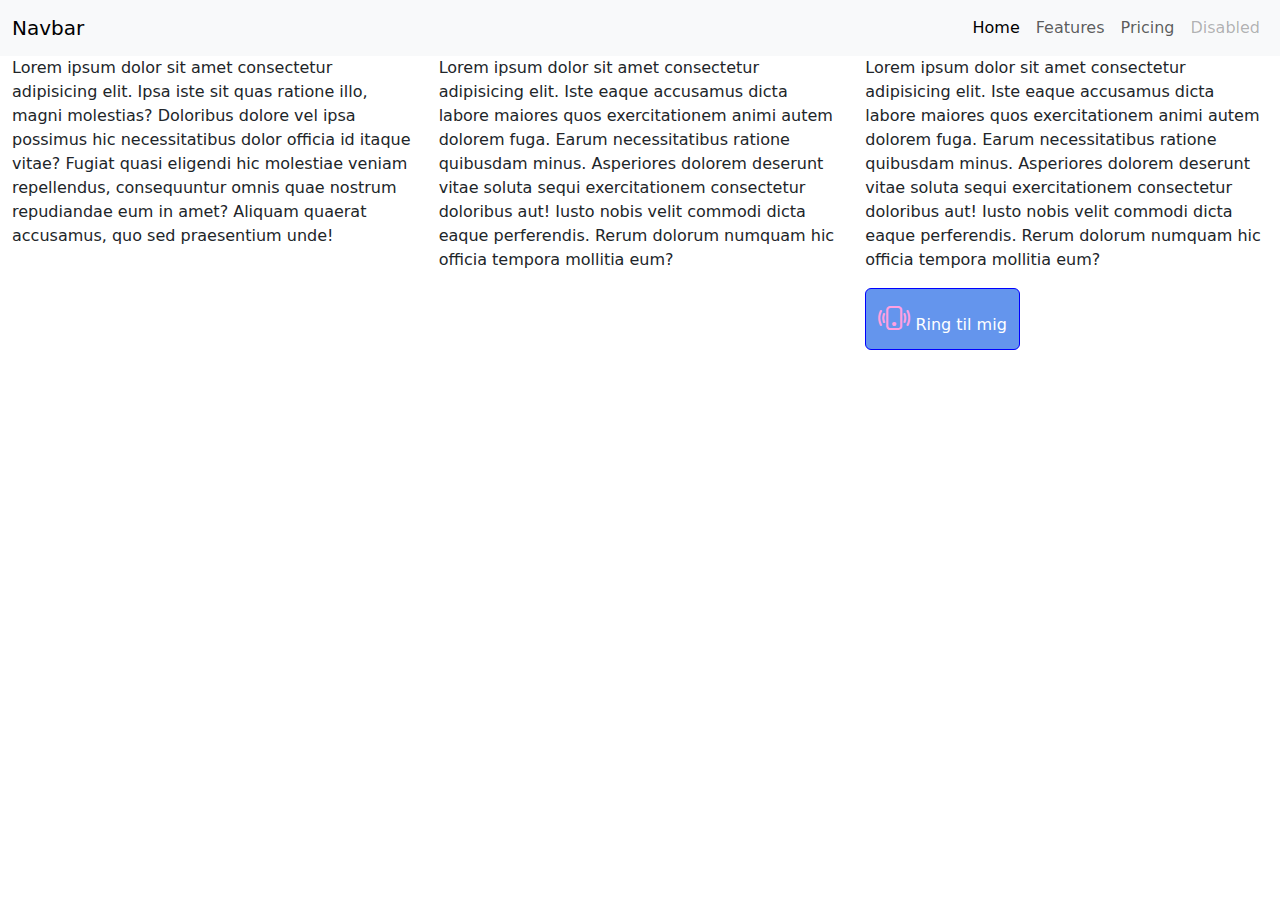
==== flow-5/bootstrap/opg_1.html @ 9e8fe7f3 "bootstrap opgave flow 5" ====
<!doctype html>
<html lang="en">
  <head>
    <meta charset="utf-8">
    <meta name="viewport" content="width=device-width, initial-scale=1">
    <title>Bootstrap demo</title>
    <!-- Her er et link til Bootstraps stylesheet (CDN) -->
    <link href="https://cdn.jsdelivr.net/npm/bootstrap@5.3.3/dist/css/bootstrap.min.css" rel="stylesheet" integrity="sha384-QWTKZyjpPEjISv5WaRU9OFeRpok6YctnYmDr5pNlyT2bRjXh0JMhjY6hW+ALEwIH" crossorigin="anonymous">

      <!-- Her er et link til bootstraos iconer (CDN) -->
    <link rel="stylesheet" href="https://cdn.jsdelivr.net/npm/bootstrap-icons@1.11.3/font/bootstrap-icons.min.css">

    <!-- Mit eget stylesheet SKAL være nedenunder bootstrap, da jeg gerne vil overwrite bootstrap stylesheet -->
    <link rel="stylesheet" href="bootstrap_style.css">
  </head>
  <body>



    <nav class="navbar navbar-expand-lg bg-body-tertiary">
      <div class="container-fluid">
        <a class="navbar-brand" href="#">Navbar</a>
        <button class="navbar-toggler" type="button" data-bs-toggle="collapse" data-bs-target="#navbarNav" aria-controls="navbarNav" aria-expanded="false" aria-label="Toggle navigation">
          <span class="navbar-toggler-icon"></span>
        </button>
        <div class="collapse navbar-collapse justify-content-end" id="navbarNav">
          <ul class="navbar-nav">
            <li class="nav-item">
              <a class="nav-link active" aria-current="page" href="#">Home</a>
            </li>
            <li class="nav-item">
              <a class="nav-link" href="#">Features</a>
            </li>
            <li class="nav-item">
              <a class="nav-link" href="#">Pricing</a>
            </li>
            <li class="nav-item">
              <a class="nav-link disabled" aria-disabled="true">Disabled</a>
            </li>
          </ul>
        </div>
      </div>
    </nav>




    <div class="container-fluid">
      <div class="row g-7">
        <div class="col-sm-6 col-xl-4">
          <p>Lorem ipsum dolor sit amet consectetur adipisicing elit. Ipsa iste sit quas ratione illo, magni molestias? Doloribus dolore vel ipsa possimus hic necessitatibus dolor officia id itaque vitae? Fugiat quasi eligendi hic molestiae veniam repellendus, consequuntur omnis quae nostrum repudiandae eum in amet? Aliquam quaerat accusamus, quo sed praesentium unde!</p>
        </div>
        <div class="col-sm-6 col-xl-4">
          <p>Lorem ipsum dolor sit amet consectetur adipisicing elit. Iste eaque accusamus dicta labore maiores quos exercitationem animi autem dolorem fuga. Earum necessitatibus ratione quibusdam minus. Asperiores dolorem deserunt vitae soluta sequi exercitationem consectetur doloribus aut! Iusto nobis velit commodi dicta eaque perferendis. Rerum dolorum numquam hic officia tempora mollitia eum?</p>
        </div>
        <div class="col-sm-9 col-xl-4">
          <p>Lorem ipsum dolor sit amet consectetur adipisicing elit. Iste eaque accusamus dicta labore maiores quos exercitationem animi autem dolorem fuga. Earum necessitatibus ratione quibusdam minus. Asperiores dolorem deserunt vitae soluta sequi exercitationem consectetur doloribus aut! Iusto nobis velit commodi dicta eaque perferendis. Rerum dolorum numquam hic officia tempora mollitia eum?</p>

          <a href="https://cphbusiness.dk" type="button" class="btn btn-danger"><i class="bi bi-phone-vibrate"></i> Ring til mig</a>

        </div>
      </div>
    </div>




    <script src="https://cdn.jsdelivr.net/npm/bootstrap@5.3.3/dist/js/bootstrap.bundle.min.js" integrity="sha384-YvpcrYf0tY3lHB60NNkmXc5s9fDVZLESaAA55NDzOxhy9GkcIdslK1eN7N6jIeHz" crossorigin="anonymous"></script>
  </body>
</html>
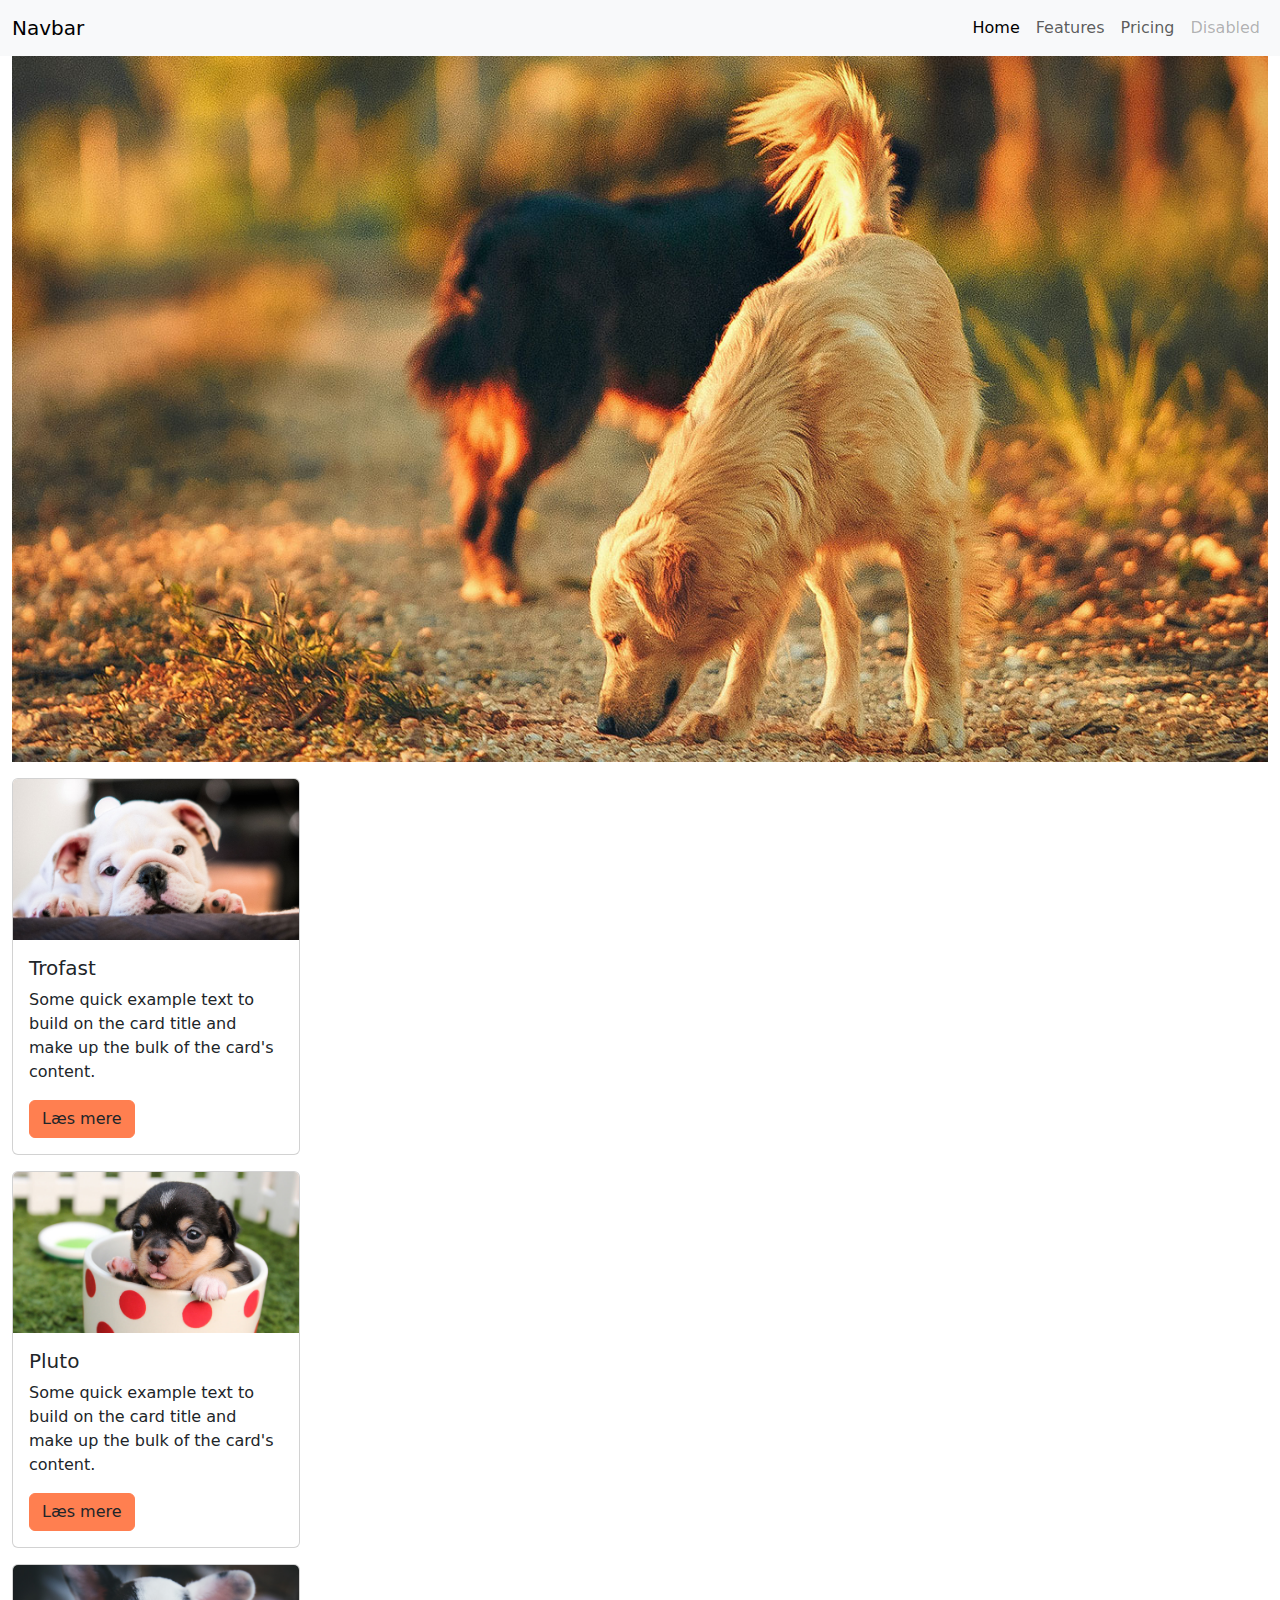
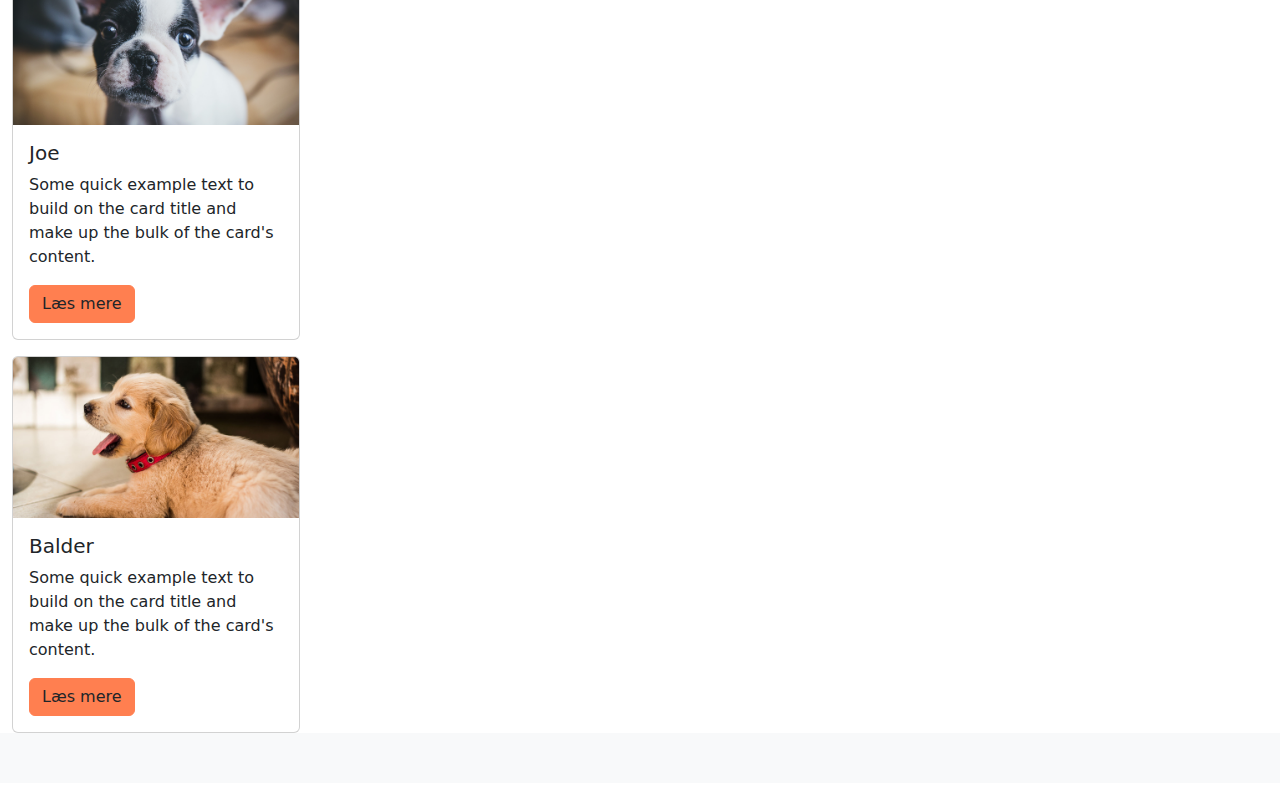
==== commit 316d944f: "bootstrap opg" ====
--- a/flow-5/bootstrap/opg_1.html
+++ b/flow-5/bootstrap/opg_1.html
@@ -11,7 +11,7 @@
     <link rel="stylesheet" href="https://cdn.jsdelivr.net/npm/bootstrap-icons@1.11.3/font/bootstrap-icons.min.css">
 
     <!-- Mit eget stylesheet SKAL være nedenunder bootstrap, da jeg gerne vil overwrite bootstrap stylesheet -->
-    <link rel="stylesheet" href="bootstrap_style.css">
+    <link rel="stylesheet" href="opg_1_styles.css">
   </head>
   <body>
 
@@ -47,23 +47,128 @@
 
     <div class="container-fluid">
       <div class="row g-7">
-        <div class="col-sm-6 col-xl-4">
-          <p>Lorem ipsum dolor sit amet consectetur adipisicing elit. Ipsa iste sit quas ratione illo, magni molestias? Doloribus dolore vel ipsa possimus hic necessitatibus dolor officia id itaque vitae? Fugiat quasi eligendi hic molestiae veniam repellendus, consequuntur omnis quae nostrum repudiandae eum in amet? Aliquam quaerat accusamus, quo sed praesentium unde!</p>
+            <img src="img/dog-header-mobile.jpg" class="img-fluid" alt="...">
         </div>
-        <div class="col-sm-6 col-xl-4">
-          <p>Lorem ipsum dolor sit amet consectetur adipisicing elit. Iste eaque accusamus dicta labore maiores quos exercitationem animi autem dolorem fuga. Earum necessitatibus ratione quibusdam minus. Asperiores dolorem deserunt vitae soluta sequi exercitationem consectetur doloribus aut! Iusto nobis velit commodi dicta eaque perferendis. Rerum dolorum numquam hic officia tempora mollitia eum?</p>
+
+        <div class="col-12 col-md-6 mt-3">
+            <div class="card" style="width: 18rem;">
+                <img src="img/dog-1.jpg" class="card-img-top" alt="...">
+                <div class="card-body">
+                  <h5 class="card-title">Trofast</h5>
+                  <p class="card-text">Some quick example text to build on the card title and make up the bulk of the card's content.</p>
+                  <a href="#" class="btn btn-farve">Læs mere</a>
+                </div>
+              </div>
         </div>
-        <div class="col-sm-9 col-xl-4">
-          <p>Lorem ipsum dolor sit amet consectetur adipisicing elit. Iste eaque accusamus dicta labore maiores quos exercitationem animi autem dolorem fuga. Earum necessitatibus ratione quibusdam minus. Asperiores dolorem deserunt vitae soluta sequi exercitationem consectetur doloribus aut! Iusto nobis velit commodi dicta eaque perferendis. Rerum dolorum numquam hic officia tempora mollitia eum?</p>
 
-          <a href="https://cphbusiness.dk" type="button" class="btn btn-danger"><i class="bi bi-phone-vibrate"></i> Ring til mig</a>
+        <div class="col-12 col-md-6 mt-3">
+            <div class="card" style="width: 18rem;">
+                <img src="img/dog-2.jpg" class="card-img-top" alt="...">
+                <div class="card-body">
+                  <h5 class="card-title">Pluto</h5>
+                  <p class="card-text">Some quick example text to build on the card title and make up the bulk of the card's content.</p>
+                  <a href="#" class="btn btn-farve">Læs mere</a>
+                </div>
+              </div>
+        </div>
 
+        <div class="col-12 col-md-6 mt-3">
+            <div class="card" style="width: 18rem;">
+                <img src="img/dog-3.jpg" class="card-img-top" alt="...">
+                <div class="card-body">
+                  <h5 class="card-title">Joe</h5>
+                  <p class="card-text">Some quick example text to build on the card title and make up the bulk of the card's content.</p>
+                  <a href="#" class="btn btn-farve">Læs mere</a>
+                </div>
+              </div>
         </div>
+
+        <div class="col-12 col-md-6 mt-3">
+            <div class="card" style="width: 18rem;">
+                <img src="img/dog-4.jpg" class="card-img-top" alt="...">
+                <div class="card-body">
+                  <h5 class="card-title">Balder</h5>
+                  <p class="card-text">Some quick example text to build on the card title and make up the bulk of the card's content.</p>
+                  <a href="#" class="btn btn-farve">Læs mere</a>
+                </div>
+              </div>
+        </div>
+
       </div>
     </div>
 
 
 
+    <footer class="text-center bg-body-tertiary">
+        <!-- Grid container -->
+        <div class="container pt-4">
+          <!-- Section: Social media -->
+          <section class="mb-4">
+            <!-- Facebook -->
+            <a
+              data-mdb-ripple-init
+              class="btn btn-link btn-floating btn-lg text-body m-1"
+              href="#!"
+              role="button"
+              data-mdb-ripple-color="dark"
+              ><i class="fab fa-facebook-f"></i
+            ></a>
+      
+            <!-- Twitter -->
+            <a
+              data-mdb-ripple-init
+              class="btn btn-link btn-floating btn-lg text-body m-1"
+              href="#!"
+              role="button"
+              data-mdb-ripple-color="dark"
+              ><i class="fab fa-twitter"></i
+            ></a>
+      
+            <!-- Google -->
+            <a
+              data-mdb-ripple-init
+              class="btn btn-link btn-floating btn-lg text-body m-1"
+              href="#!"
+              role="button"
+              data-mdb-ripple-color="dark"
+              ><i class="fab fa-google"></i
+            ></a>
+      
+            <!-- Instagram -->
+            <a
+              data-mdb-ripple-init
+              class="btn btn-link btn-floating btn-lg text-body m-1"
+              href="#!"
+              role="button"
+              data-mdb-ripple-color="dark"
+              ><i class="fab fa-instagram"></i
+            ></a>
+      
+            <!-- Linkedin -->
+            <a
+              data-mdb-ripple-init
+              class="btn btn-link btn-floating btn-lg text-body m-1"
+              href="#!"
+              role="button"
+              data-mdb-ripple-color="dark"
+              ><i class="fab fa-linkedin"></i
+            ></a>
+            <!-- Github -->
+            <a
+              data-mdb-ripple-init
+              class="btn btn-link btn-floating btn-lg text-body m-1"
+              href="#!"
+              role="button"
+              data-mdb-ripple-color="dark"
+              ><i class="fab fa-github"></i
+            ></a>
+          </section>
+          <!-- Section: Social media -->
+        </div>
+        <!-- Grid container -->
+      
+       
+      </footer>
 
     <script src="https://cdn.jsdelivr.net/npm/bootstrap@5.3.3/dist/js/bootstrap.bundle.min.js" integrity="sha384-YvpcrYf0tY3lHB60NNkmXc5s9fDVZLESaAA55NDzOxhy9GkcIdslK1eN7N6jIeHz" crossorigin="anonymous"></script>
   </body>
--- a/flow-5/bootstrap/opg_1_styles.css
+++ b/flow-5/bootstrap/opg_1_styles.css
@@ -0,0 +1,8 @@
+.btn-farve {
+    background-color: coral;
+    border-color: coral;
+}
+
+.btn:hover {
+    background-color: rgb(233, 97, 48);
+}
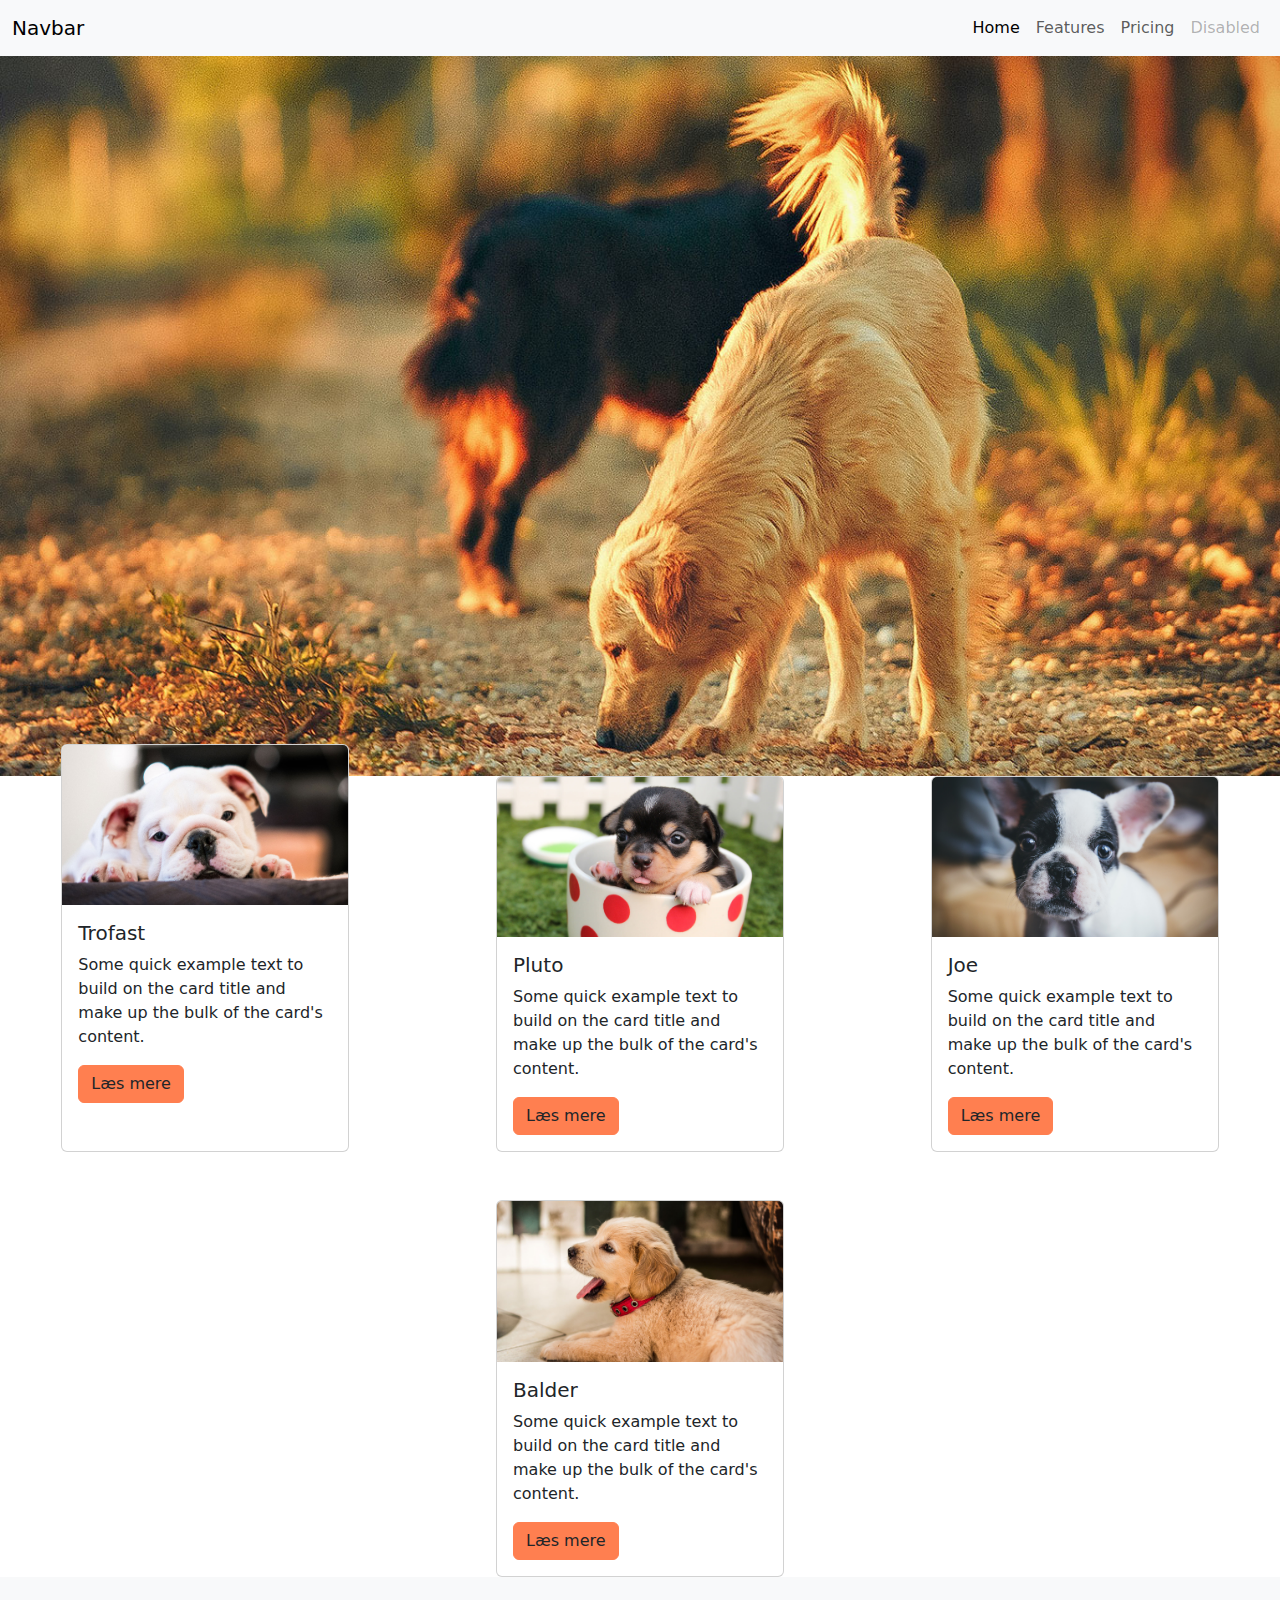
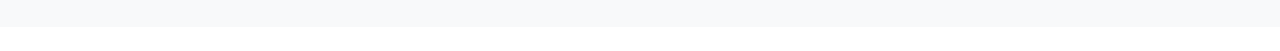
==== commit 440f5dfa: "Bootstrap opg" ====
--- a/flow-5/bootstrap/opg_1.html
+++ b/flow-5/bootstrap/opg_1.html
@@ -43,14 +43,13 @@
     </nav>
 
 
-
+    <img src="img/dog-header-mobile.jpg" class="img-fluid" alt="...">
 
     <div class="container-fluid">
-      <div class="row g-7">
-            <img src="img/dog-header-mobile.jpg" class="img-fluid" alt="...">
-        </div>
+      <div class="row g-5">
+        
 
-        <div class="col-12 col-md-6 mt-3">
+        <div class="col justify-content-center d-flex mt-3">
             <div class="card" style="width: 18rem;">
                 <img src="img/dog-1.jpg" class="card-img-top" alt="...">
                 <div class="card-body">
@@ -61,7 +60,7 @@
               </div>
         </div>
 
-        <div class="col-12 col-md-6 mt-3">
+        <div class="col justify-content-center d-flex">
             <div class="card" style="width: 18rem;">
                 <img src="img/dog-2.jpg" class="card-img-top" alt="...">
                 <div class="card-body">
@@ -72,7 +71,7 @@
               </div>
         </div>
 
-        <div class="col-12 col-md-6 mt-3">
+        <div class="col justify-content-center d-flex">
             <div class="card" style="width: 18rem;">
                 <img src="img/dog-3.jpg" class="card-img-top" alt="...">
                 <div class="card-body">
@@ -83,7 +82,7 @@
               </div>
         </div>
 
-        <div class="col-12 col-md-6 mt-3">
+        <div class="col justify-content-center d-flex">
             <div class="card" style="width: 18rem;">
                 <img src="img/dog-4.jpg" class="card-img-top" alt="...">
                 <div class="card-body">
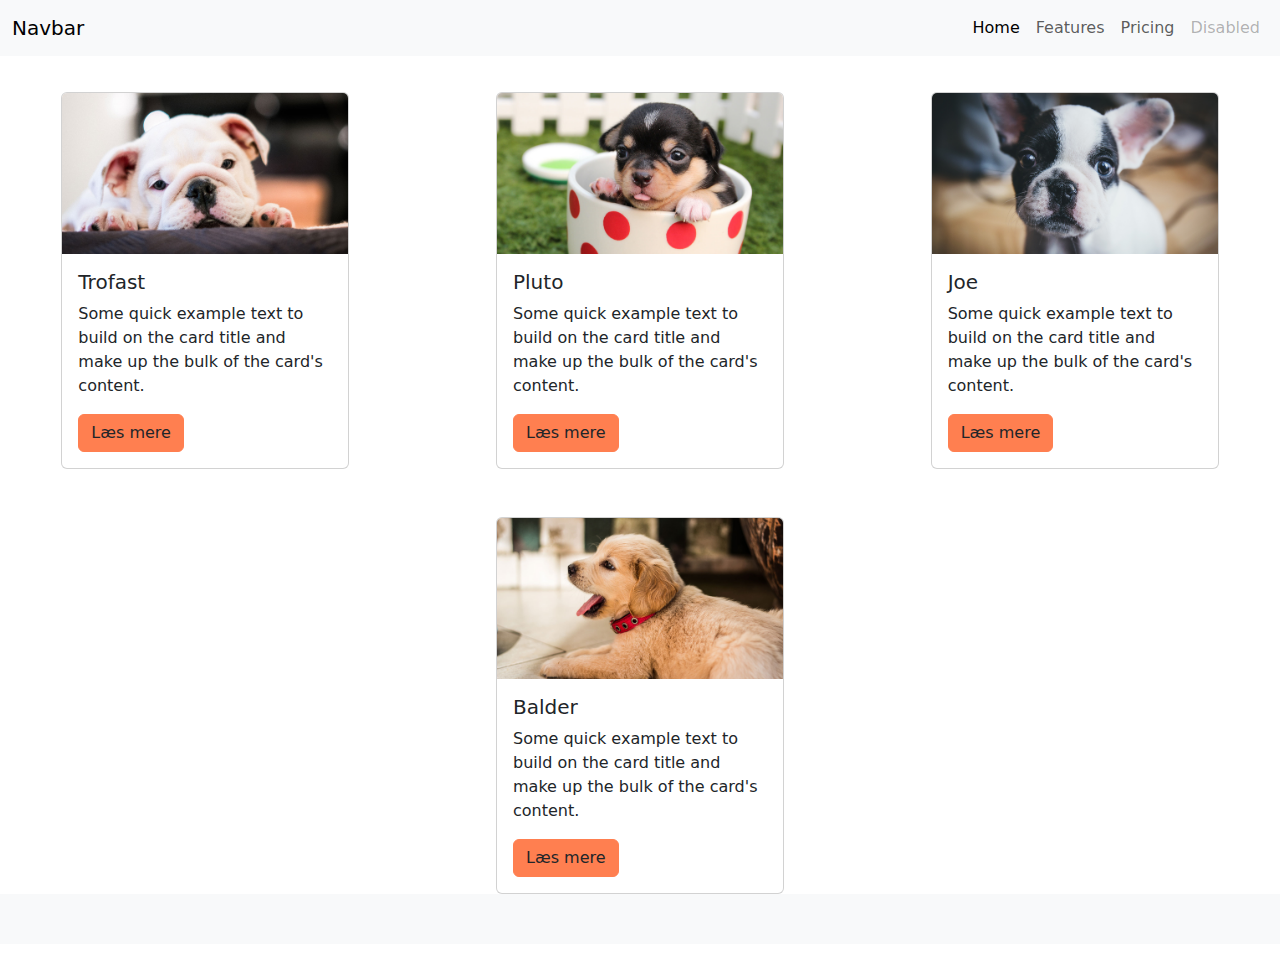
==== commit 4ff9ad26: "update" ====
--- a/flow-5/bootstrap/opg_1.html
+++ b/flow-5/bootstrap/opg_1.html
@@ -43,13 +43,12 @@
     </nav>
 
 
-    <img src="img/dog-header-mobile.jpg" class="img-fluid" alt="...">
+    <div class="container-fluid mt-2">
+      <div class="row g-5 ">
+        <img src="img/dog-header-mobile.jpg" class="img-fluid g-0 mb-1 d-block d-xl-none" alt="...">
+        <img src="img/dog-header-desktop.jpg" class="img-fluid g-0 mb-1 d-none d-xl-block" alt="...">
 
-    <div class="container-fluid">
-      <div class="row g-5">
-        
-
-        <div class="col justify-content-center d-flex mt-3">
+        <div class="col justify-content-center d-flex">
             <div class="card" style="width: 18rem;">
                 <img src="img/dog-1.jpg" class="card-img-top" alt="...">
                 <div class="card-body">
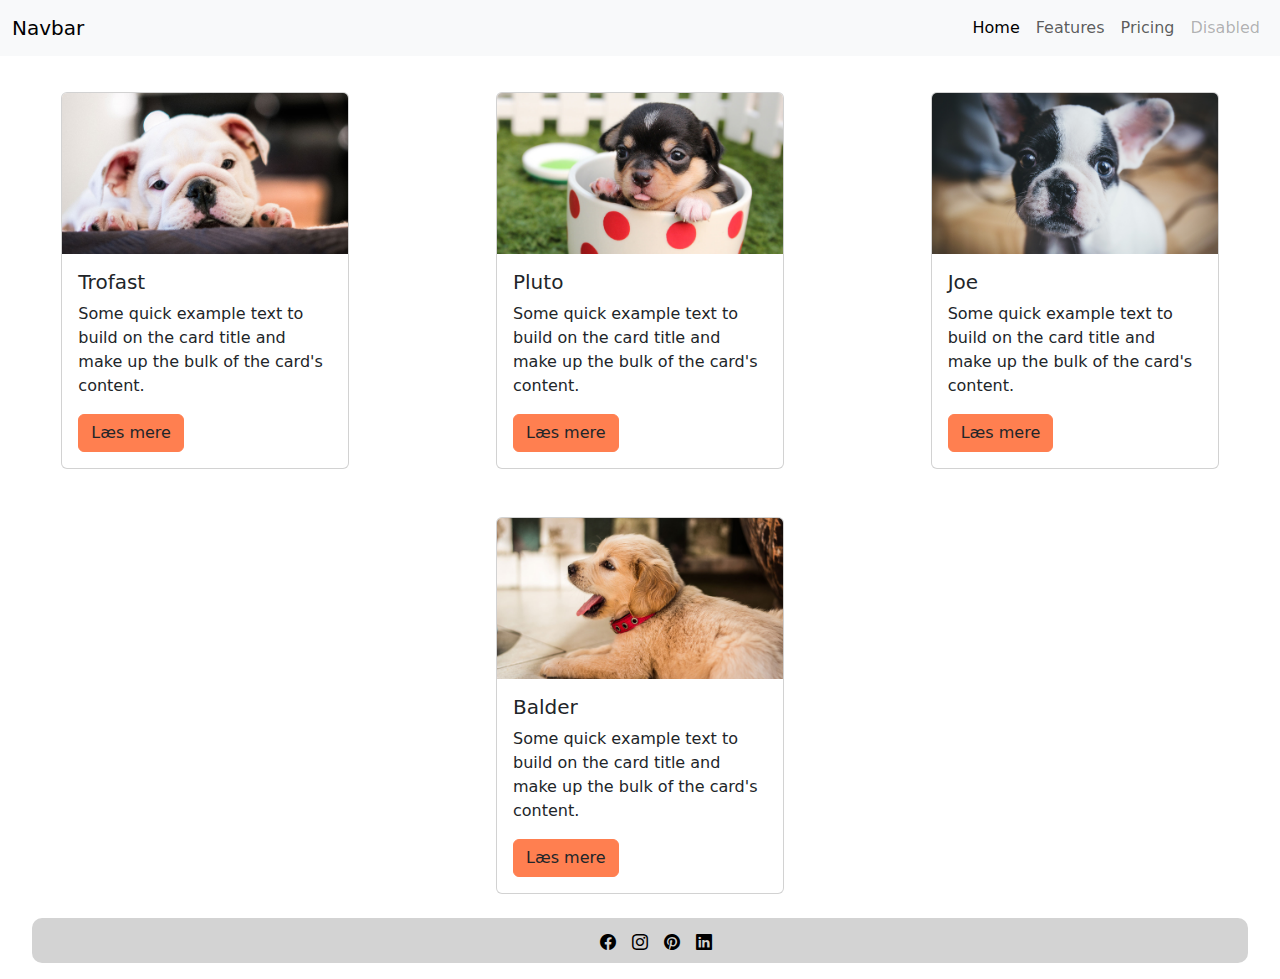
==== commit da7239e6: "opg færdig" ====
--- a/flow-5/bootstrap/opg_1.html
+++ b/flow-5/bootstrap/opg_1.html
@@ -97,76 +97,21 @@
 
 
 
-    <footer class="text-center bg-body-tertiary">
-        <!-- Grid container -->
-        <div class="container pt-4">
-          <!-- Section: Social media -->
-          <section class="mb-4">
-            <!-- Facebook -->
-            <a
-              data-mdb-ripple-init
-              class="btn btn-link btn-floating btn-lg text-body m-1"
-              href="#!"
-              role="button"
-              data-mdb-ripple-color="dark"
-              ><i class="fab fa-facebook-f"></i
-            ></a>
-      
-            <!-- Twitter -->
-            <a
-              data-mdb-ripple-init
-              class="btn btn-link btn-floating btn-lg text-body m-1"
-              href="#!"
-              role="button"
-              data-mdb-ripple-color="dark"
-              ><i class="fab fa-twitter"></i
-            ></a>
-      
-            <!-- Google -->
-            <a
-              data-mdb-ripple-init
-              class="btn btn-link btn-floating btn-lg text-body m-1"
-              href="#!"
-              role="button"
-              data-mdb-ripple-color="dark"
-              ><i class="fab fa-google"></i
-            ></a>
-      
-            <!-- Instagram -->
-            <a
-              data-mdb-ripple-init
-              class="btn btn-link btn-floating btn-lg text-body m-1"
-              href="#!"
-              role="button"
-              data-mdb-ripple-color="dark"
-              ><i class="fab fa-instagram"></i
-            ></a>
-      
-            <!-- Linkedin -->
-            <a
-              data-mdb-ripple-init
-              class="btn btn-link btn-floating btn-lg text-body m-1"
-              href="#!"
-              role="button"
-              data-mdb-ripple-color="dark"
-              ><i class="fab fa-linkedin"></i
-            ></a>
-            <!-- Github -->
-            <a
-              data-mdb-ripple-init
-              class="btn btn-link btn-floating btn-lg text-body m-1"
-              href="#!"
-              role="button"
-              data-mdb-ripple-color="dark"
-              ><i class="fab fa-github"></i
-            ></a>
-          </section>
-          <!-- Section: Social media -->
-        </div>
-        <!-- Grid container -->
-      
-       
-      </footer>
+    <div class="container-fluid footer mt-4">
+        <ul class="d-flex justify-content-center">
+            <li class=" p-2"><a href=""><i class="bi bi-facebook"></i></a></li>
+            <li class="p-2"><a href=""><i class="bi bi-instagram"></i></a></li>
+            <li class="p-2"><a href=""><i class="bi bi-pinterest"></i></a></li>
+            <li class="p-2"><a href=""><i class="bi bi-linkedin"></i></a></li>
+        </ul>
+    </div>
+
+   <!-- <footer>
+    <i class="bi bi-facebook"></i>
+    <i class="bi bi-instagram"></i>
+    <i class="bi bi-pinterest"></i>
+    <i class="bi bi-linkedin"></i>
+   </footer> -->
 
     <script src="https://cdn.jsdelivr.net/npm/bootstrap@5.3.3/dist/js/bootstrap.bundle.min.js" integrity="sha384-YvpcrYf0tY3lHB60NNkmXc5s9fDVZLESaAA55NDzOxhy9GkcIdslK1eN7N6jIeHz" crossorigin="anonymous"></script>
   </body>
--- a/flow-5/bootstrap/opg_1_styles.css
+++ b/flow-5/bootstrap/opg_1_styles.css
@@ -6,3 +6,35 @@
 .btn:hover {
     background-color: rgb(233, 97, 48);
 }
+
+/* .mb-3 {
+    background-color: rgb(204, 204, 204);
+    border-radius: 10px;
+    margin-top: 20px;
+    
+} */
+
+/* footer {
+    max-width: 90%;
+    background-color: gray;
+    margin: auto;
+    padding: 20px;
+    border-radius: ;
+} */
+
+
+.footer{
+    background-color: lightgray;
+    max-width: 95%;
+    margin: auto;
+    padding-top: 5px;
+    border-radius: 10px;
+}
+
+.footer ul{
+    list-style: none;
+}
+
+.bi{
+    color: black;
+}